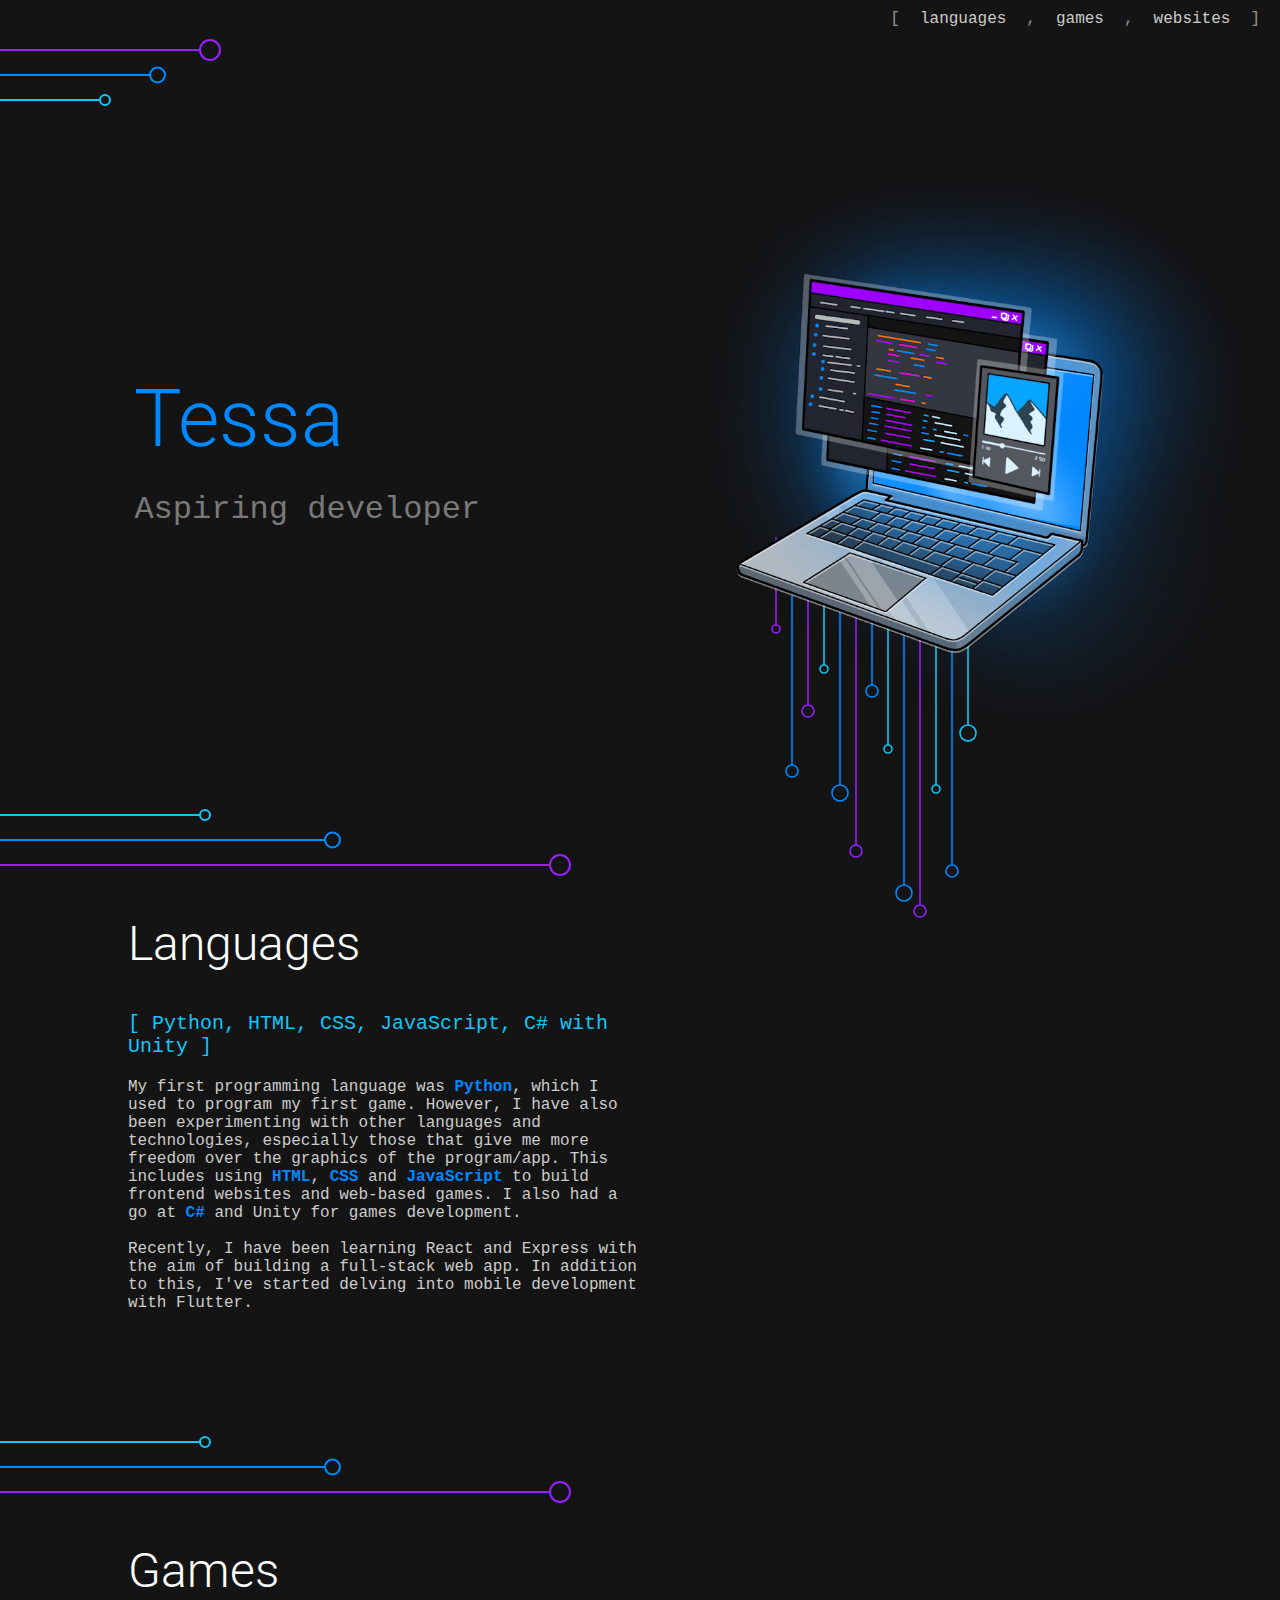
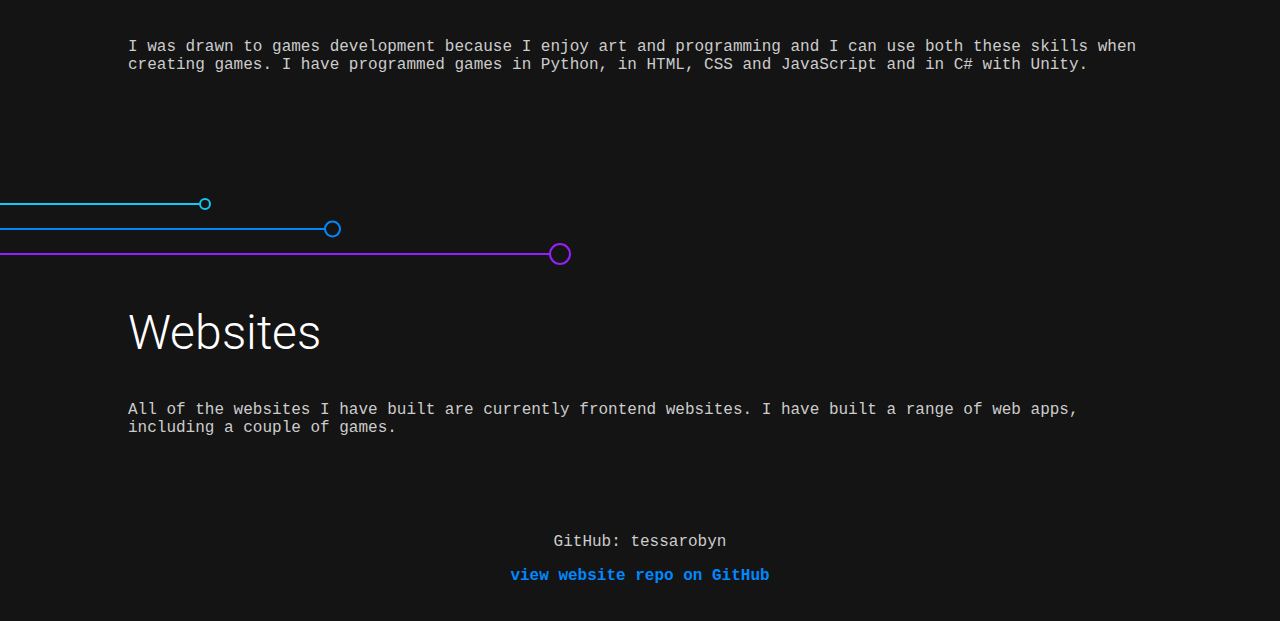
==== index.html @ bd90d40c "Moving cards over into React" ====
<!DOCTYPE html>
<html lang="en">
  <head>
    <meta charset="UTF-8" />
    <meta http-equiv="X-UA-Compatible" content="IE=edge" />
    <meta name="viewport" content="width=device-width, initial-scale=1.0" />
    <link rel="stylesheet" href="./src/styles/style.css" />
    <link rel="stylesheet" href="./src/styles/responsiveStyle.css" />
    <title>Tessa</title>
    <link rel="icon" type="image/x-icon" href="img/laptopOnly.png" />
    <link rel="preconnect" href="https://fonts.googleapis.com" />
    <link rel="preconnect" href="https://fonts.gstatic.com" crossorigin />
    <link
      href="https://fonts.googleapis.com/css2?family=Roboto:wght@100;300;400;500;700;900&display=swap"
      rel="stylesheet"
    />
  </head>
  <body>
    <div class="navbar">
      <ul>
        <li>]</li>
        <li><a href="#websitesSvg">websites</a></li>
        <li>,</li>
        <li><a href="#gamesSvg">games</a></li>
        <li>,</li>
        <li><a href="#languagesSvg">languages</a></li>
        <li>[</li>
      </ul>
    </div>

    <div class="content">
      <svg width="300" height="150">
        <g stroke-width="2" fill="none">
          <g stroke="#961ffd">
            <path d="M0 50 L200 50"></path>
            <circle cx="210" cy="50" r="10"></circle>
          </g>
          <g stroke="#0088ff">
            <path d="M0 75 L150 75"></path>
            <circle cx="157.5" cy="75" r="7.5"></circle>
          </g>
          <g stroke="#11C6F8">
            <path d="M0 100 L100 100"></path>
            <circle cx="105" cy="100" r="5"></circle>
          </g>
        </g>
      </svg>
      <div class="introContainer">
        <div class="titleContainer">
          <div>
            <h1 class="title1">Tessa</h1>
            <h3>Aspiring developer</h3>
          </div>
        </div>
        <div class="laptopContainer">
          <div>
            <img class="laptopImg" src="./src/img/laptop.png" />
            <svg class="laptopSvg" width="300" height="600">
              <g stroke-width="2" fill="none">
                <g id="1" stroke="#961ffd">
                  <path d="M20 90 L20 200"></path>
                  <circle cx="20" cy="205" r="5"></circle>
                </g>
                <g id="1" stroke="#0088ff">
                  <path d="M40 90 L40 375"></path>
                  <circle cx="40" cy="382.5" r="7.5"></circle>
                </g>
                <g id="2" stroke="#961ffd">
                  <path d="M60 90 L60 300"></path>
                  <circle cx="60" cy="307.5" r="7.5"></circle>
                </g>
                <g id="3" stroke="#11C6F8">
                  <path d="M80 90 L80 250"></path>
                  <circle cx="80" cy="255" r="5"></circle>
                </g>
                <g id="4" stroke="#0088ff">
                  <path d="M100 90 L100 400"></path>
                  <circle cx="100" cy="410" r="10"></circle>
                </g>
                <g id="5" stroke="#961ffd">
                  <path d="M120 90 L120 475"></path>
                  <circle cx="120" cy="482.5" r="7.5"></circle>
                </g>
                <g id="6" stroke="#0088ff">
                  <path d="M140 90 L140 275"></path>
                  <circle cx="140" cy="282.5" r="7.5"></circle>
                </g>
                <g id="7" stroke="#11C6F8">
                  <path d="M160 90 L160 350"></path>
                  <circle cx="160" cy="355" r="5"></circle>
                </g>
                <g id="8" stroke="#0088ff">
                  <path d="M180 90 L180 525"></path>
                  <circle cx="180" cy="535" r="10"></circle>
                </g>
                <g id="9" stroke="#961ffd">
                  <path d="M200 90 L200 550"></path>
                  <circle cx="200" cy="557.5" r="7.5"></circle>
                </g>
                <g id="10" stroke="#11C6F8">
                  <path d="M220 90 L220 400"></path>
                  <circle cx="220" cy="405" r="5"></circle>
                </g>
                <g id="11" stroke="#0088ff">
                  <path d="M240 90 L240 500"></path>
                  <circle cx="240" cy="507.5" r="7.5"></circle>
                </g>
                <g id="12" stroke="#11C6F8">
                  <path d="M260 90 L260 325"></path>
                  <circle cx="260" cy="335" r="10"></circle>
                </g>
              </g>
            </svg>
          </div>
        </div>
      </div>
      <div class="languages" id="languages">
        <svg class="languagesSvg" id="languagesSvg" width="600" height="150">
          <g stroke-width="2" fill="none">
            <g stroke="#11C6F8">
              <path d="M0 50 L200 50"></path>
              <circle cx="205" cy="50" r="5"></circle>
            </g>
            <g stroke="#0088ff">
              <path d="M0 75 L325 75"></path>
              <circle cx="332.5" cy="75" r="7.5"></circle>
            </g>
            <g stroke="#961ffd">
              <path d="M0 100 L550 100"></path>
              <circle cx="560" cy="100" r="10"></circle>
            </g>
          </g>
        </svg>
        <h2>Languages</h2>
        <p class="languageList">
          [ Python, HTML, CSS, JavaScript, C# with Unity ]
        </p>
        <p>
          My first programming language was <b class="highlighted">Python</b>,
          which I used to program my first game. However, I have also been
          experimenting with other languages and technologies, especially those
          that give me more freedom over the graphics of the program/app. This
          includes using <b class="highlighted">HTML</b>,
          <b class="highlighted">CSS</b> and
          <b class="highlighted">JavaScript</b> to build frontend websites and
          web-based games. I also had a go at <b class="highlighted">C#</b> and
          Unity for games development.<br /><br />
          Recently, I have been learning React and Express with the aim of
          building a full-stack web app. In addition to this, I've started
          delving into mobile development with Flutter.
        </p>
      </div>
      <div class="games" id="games">
        <svg class="gamesSvg" id="gamesSvg" width="600" height="150">
          <g stroke-width="2" fill="none">
            <g stroke="#11C6F8">
              <path d="M0 50 L200 50"></path>
              <circle cx="205" cy="50" r="5"></circle>
            </g>
            <g stroke="#0088ff">
              <path d="M0 75 L325 75"></path>
              <circle cx="332.5" cy="75" r="7.5"></circle>
            </g>
            <g stroke="#961ffd">
              <path d="M0 100 L550 100"></path>
              <circle cx="560" cy="100" r="10"></circle>
            </g>
          </g>
        </svg>
        <h2>Games</h2>
        <p>
          I was drawn to games development because I enjoy art and programming
          and I can use both these skills when creating games. I have programmed
          games in Python, in HTML, CSS and JavaScript and in C# with Unity.
        </p>
        <div id="gameGridContainer"></div>
      </div>
      <div class="websites" id="websites">
        <svg class="websitesSvg" id="websitesSvg" width="600" height="150">
          <g stroke-width="2" fill="none">
            <g stroke="#11C6F8">
              <path d="M0 50 L200 50"></path>
              <circle cx="205" cy="50" r="5"></circle>
            </g>
            <g stroke="#0088ff">
              <path d="M0 75 L325 75"></path>
              <circle cx="332.5" cy="75" r="7.5"></circle>
            </g>
            <g stroke="#961ffd">
              <path d="M0 100 L550 100"></path>
              <circle cx="560" cy="100" r="10"></circle>
            </g>
          </g>
        </svg>
        <h2>Websites</h2>
        <p>
          All of the websites I have built are currently frontend websites. I
          have built a range of web apps, including a couple of games.
        </p>
        <div id="websiteGridContainer"></div>
      </div>
      <div class="footer">
        <p>GitHub: tessarobyn</p>
        <p>
          <a
            href="https://github.com/tessarobyn/tessarobyn.github.io"
            target="_blank"
            >view website repo on GitHub</a
          >
        </p>
      </div>
    </div>
  </body>
  <footer>
    <script type="module" src="/src/main.jsx"></script>
  </footer>
</html>
---- src/styles/style.css ----
html,
body,
.content {
  width: 100%;
  height: 100%;
  margin: 0;
  font-size: 16px;
  font-family: "Courier New", Courier, monospace;
  background-color: #141414;
  color: #cccccc;
}

.content {
  position: relative;
}

.navbar {
  position: fixed;
  top: 0;
  z-index: 2;
  width: 100%;
}

ul {
  list-style-type: none;
  padding: 10px 10px 10px 10px;
  margin: 0;
  overflow: hidden;
  color: #919191;
  background-color: #141414;
}

li {
  float: right;
  margin: 0px 10px 0px 10px;
  font-size: 1rem;
}

li a {
  text-decoration: none;
  color: #cccccc;
}

li a:hover {
  color: #ffffff;
}

.introContainer {
  display: flex;
  width: 100%;
  height: 100%;
}

.introContainer > div {
  flex: 1;
  display: flex;
  flex-direction: column;
  height: 100%;
  justify-content: center;
}

.titleContainer {
  padding-left: 10%;
}

.laptopContainer {
  align-items: center;
  margin-left: -10%;
}

h1 {
  font-family: roboto, sans-serif;
  font-size: 5rem;
  margin: 1%;
}

.title1 {
  color: #0088ff;
  font-weight: 300;
  margin-bottom: 4%;
}

.title2 {
  color: #0088ff;
  font-weight: 500;
}

h3 {
  font-size: 2rem;
  font-weight: 400;
  margin: 1%;
  color: #7a7a7a;
}

.laptopImg {
  width: 100%;
  position: relative;
  z-index: 1;
}

svg {
  left: 0;
  position: absolute;
}

.laptopSvg {
  top: 55%;
  left: 60%;
}

.languages,
.games,
.websites {
  margin-left: 10%;
  margin-right: 10%;
  padding-bottom: 5%;
}

.languages {
  margin-top: -25px;
  width: 40%;
}

.games,
.websites {
  margin-top: 150px;
}

.languagesSvg,
.gamesSvg,
.websitesSvg {
  margin-top: -150px;
}

.languages > h2,
.games > h2,
.websites > h2 {
  font-family: Roboto, sans-serif;
  font-size: 3rem;
  font-weight: 300;
  color: #ffffff;
}

.languageList {
  font-size: 1.25rem;
  color: #11c6f8;
}

.highlighted {
  color: #0088ff;
}

.projectsGrid {
  margin-top: 40px;
  display: grid;
  grid-template-columns: repeat(3, 1fr);
  column-gap: 30px;
  row-gap: 30px;
}

.projectsGrid > div {
  background-color: #1b1b1b;
  padding: 20px;
  border-radius: 20px;
  border: 2px solid #4b4a4a;
  transition: background-color 1s;
}

.projectsGrid > div:hover {
  background-color: #212121;
}

h4 {
  font-family: Roboto, sans-serif;
  font-size: 1.75rem;
  margin-top: 0.75rem;
  font-weight: 400;
  color: #ffffff;
}

.deviceTag {
  margin: 0 0.4rem 0 0;
  display: inline-block;
  background-color: #0088ff44;
  color: #d6e3ee;
  width: fit-content;
  padding: 0.2rem 0.5rem;
  border-radius: 3rem;
}

p a {
  text-decoration: none;
  font-weight: bold;
  color: #0088ff;
}

p a:hover {
  text-decoration: underline;
}

button {
  display: block;
  font-family: "Courier New", Courier, monospace;
  font-size: 1rem;
  font-weight: bold;
  background-color: #ffffff00;
  color: #cccccc;
  text-decoration: none;
  font-weight: bold;
  color: #0088ff;
  border-style: none;
  padding: 0.75rem 0;
}

button:hover {
  text-decoration: underline;
}

.footer {
  text-align: center;
  padding-bottom: 20px;
}
---- src/styles/responsiveStyle.css ----
@media screen and (min-width: 1660px) {
  html,
  body {
    font-size: 18px;
  }
  .laptopSvg {
    top: 62.5%;
    left: 65%;
    transform: scale(1.4);
    -webkit-transform: scale(1.4);
    -moz-transform: scale(1.4);
    -ms-transform: scale(1.4);
    -o-transform: scale(1.4);
  }
}

@media screen and (max-width: 1285px) {
  .laptopSvg {
    top: 45%;
    left: 57%;
    transform: scale(0.8);
    -webkit-transform: scale(0.8);
    -moz-transform: scale(0.8);
    -ms-transform: scale(0.8);
    -o-transform: scale(0.8);
  }
}

@media screen and (max-width: 1000px) {
  html,
  body {
    font-size: 14px;
  }
}

@media screen and (max-width: 960px) {
  .laptopSvg {
    top: 40%;
    left: 55%;
    transform: scale(0.7);
    -webkit-transform: scale(0.7);
    -moz-transform: scale(0.7);
    -ms-transform: scale(0.7);
    -o-transform: scale(0.7);
  }

  .projectsGrid {
    grid-template-columns: repeat(2, 1fr);
  }
}

@media screen and (max-width: 840px) {
  .introContainer {
    display: block;
  }

  .laptopContainer {
    max-width: 0px;
    max-height: 0px;
  }

  .laptopContainer > * {
    display: none;
  }

  .languages {
    width: 80%;
  }
}

@media screen and (max-width: 625px) {
  .content {
    overflow-x: hidden;
  }
}

@media screen and (max-width: 550px) {
  .projectsGrid {
    grid-template-columns: repeat(1, 1fr);
  }
}

@media screen and (max-width: 400px) {
  html,
  body {
    font-size: 12px;
  }
}

@media screen and (max-width: 300px) {
  html,
  body {
    font-size: 10px;
  }

  li {
    font-size: 0.75rem;
  }
}
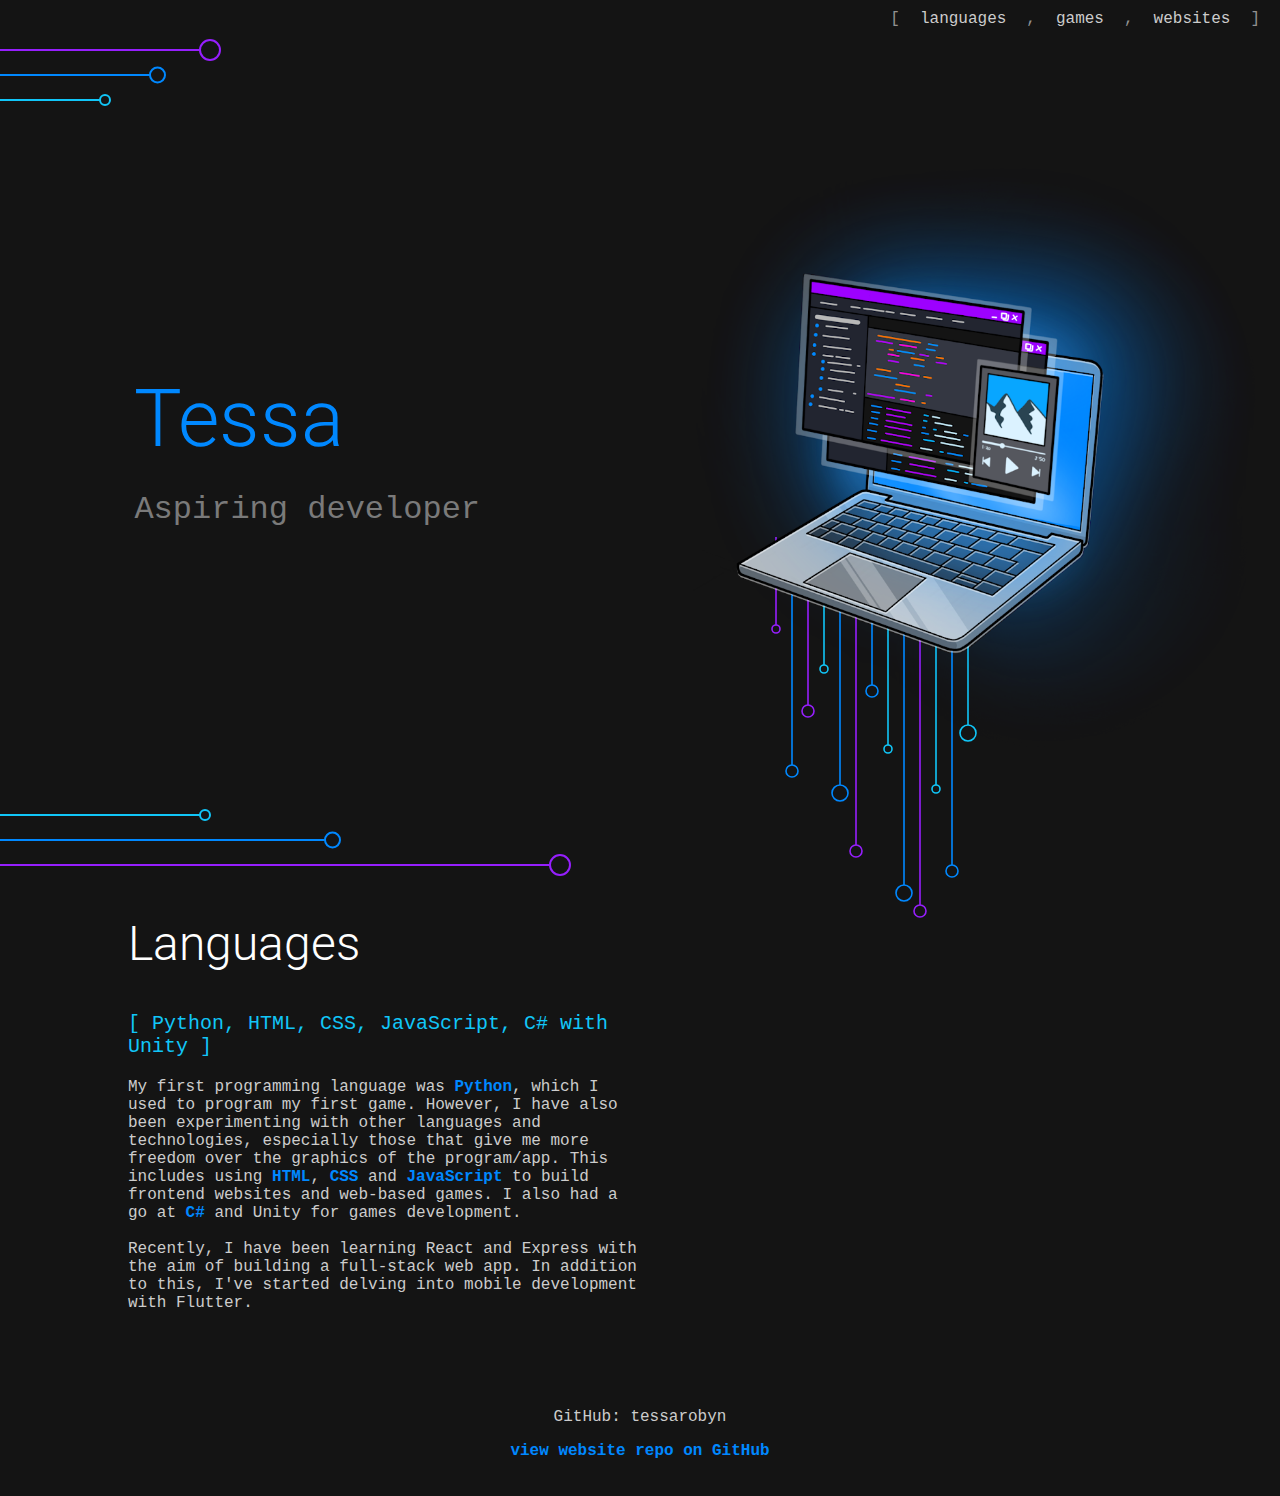
==== commit fab46406: "Completely refactored structure of app" ====
--- a/index.html
+++ b/index.html
@@ -16,7 +16,7 @@
     />
   </head>
   <body>
-    <div class="navbar">
+    <div id="navbar" class="navbar">
       <ul>
         <li>]</li>
         <li><a href="#websitesSvg">websites</a></li>
@@ -28,7 +28,7 @@
       </ul>
     </div>
 
-    <div class="content">
+    <div id="content" class="content">
       <svg width="300" height="150">
         <g stroke-width="2" fill="none">
           <g stroke="#961ffd">
@@ -150,55 +150,7 @@
           delving into mobile development with Flutter.
         </p>
       </div>
-      <div class="games" id="games">
-        <svg class="gamesSvg" id="gamesSvg" width="600" height="150">
-          <g stroke-width="2" fill="none">
-            <g stroke="#11C6F8">
-              <path d="M0 50 L200 50"></path>
-              <circle cx="205" cy="50" r="5"></circle>
-            </g>
-            <g stroke="#0088ff">
-              <path d="M0 75 L325 75"></path>
-              <circle cx="332.5" cy="75" r="7.5"></circle>
-            </g>
-            <g stroke="#961ffd">
-              <path d="M0 100 L550 100"></path>
-              <circle cx="560" cy="100" r="10"></circle>
-            </g>
-          </g>
-        </svg>
-        <h2>Games</h2>
-        <p>
-          I was drawn to games development because I enjoy art and programming
-          and I can use both these skills when creating games. I have programmed
-          games in Python, in HTML, CSS and JavaScript and in C# with Unity.
-        </p>
-        <div id="gameGridContainer"></div>
-      </div>
-      <div class="websites" id="websites">
-        <svg class="websitesSvg" id="websitesSvg" width="600" height="150">
-          <g stroke-width="2" fill="none">
-            <g stroke="#11C6F8">
-              <path d="M0 50 L200 50"></path>
-              <circle cx="205" cy="50" r="5"></circle>
-            </g>
-            <g stroke="#0088ff">
-              <path d="M0 75 L325 75"></path>
-              <circle cx="332.5" cy="75" r="7.5"></circle>
-            </g>
-            <g stroke="#961ffd">
-              <path d="M0 100 L550 100"></path>
-              <circle cx="560" cy="100" r="10"></circle>
-            </g>
-          </g>
-        </svg>
-        <h2>Websites</h2>
-        <p>
-          All of the websites I have built are currently frontend websites. I
-          have built a range of web apps, including a couple of games.
-        </p>
-        <div id="websiteGridContainer"></div>
-      </div>
+      <div id="projectsContainer"></div>
       <div class="footer">
         <p>GitHub: tessarobyn</p>
         <p>
--- a/src/styles/style.css
+++ b/src/styles/style.css
@@ -17,7 +17,7 @@
 .navbar {
   position: fixed;
   top: 0;
-  z-index: 2;
+  z-index: 3;
   width: 100%;
 }
 
@@ -159,15 +159,15 @@
 }
 
 .projectsGrid > div {
-  background-color: #1b1b1b;
+  background-color: #17171a;
   padding: 20px;
   border-radius: 20px;
-  border: 2px solid #4b4a4a;
+  border: 2px solid #3f3f49;
   transition: background-color 1s;
 }
 
 .projectsGrid > div:hover {
-  background-color: #212121;
+  background-color: #242429;
 }
 
 h4 {
@@ -216,6 +216,41 @@
   text-decoration: underline;
 }
 
+.modal {
+  width: 100%;
+  margin: 5rem;
+  height: 1000px;
+  padding: 20px;
+  background-color: #17171a;
+  border: 2px solid #3f3f49;
+  border-radius: 20px;
+  position: relative;
+  z-index: 3;
+}
+
+.modalContainer {
+  position: absolute;
+  z-index: 2;
+  width: 100%;
+  min-height: 100%;
+  height: max-content;
+  background-color: #141414;
+  display: none;
+}
+
+.modalBg {
+  position: fixed;
+  width: 100%;
+  min-height: 100%;
+  background-color: #141414;
+  display: none;
+}
+.show {
+  display: flex;
+  justify-content: center;
+  align-items: center;
+}
+
 .footer {
   text-align: center;
   padding-bottom: 20px;
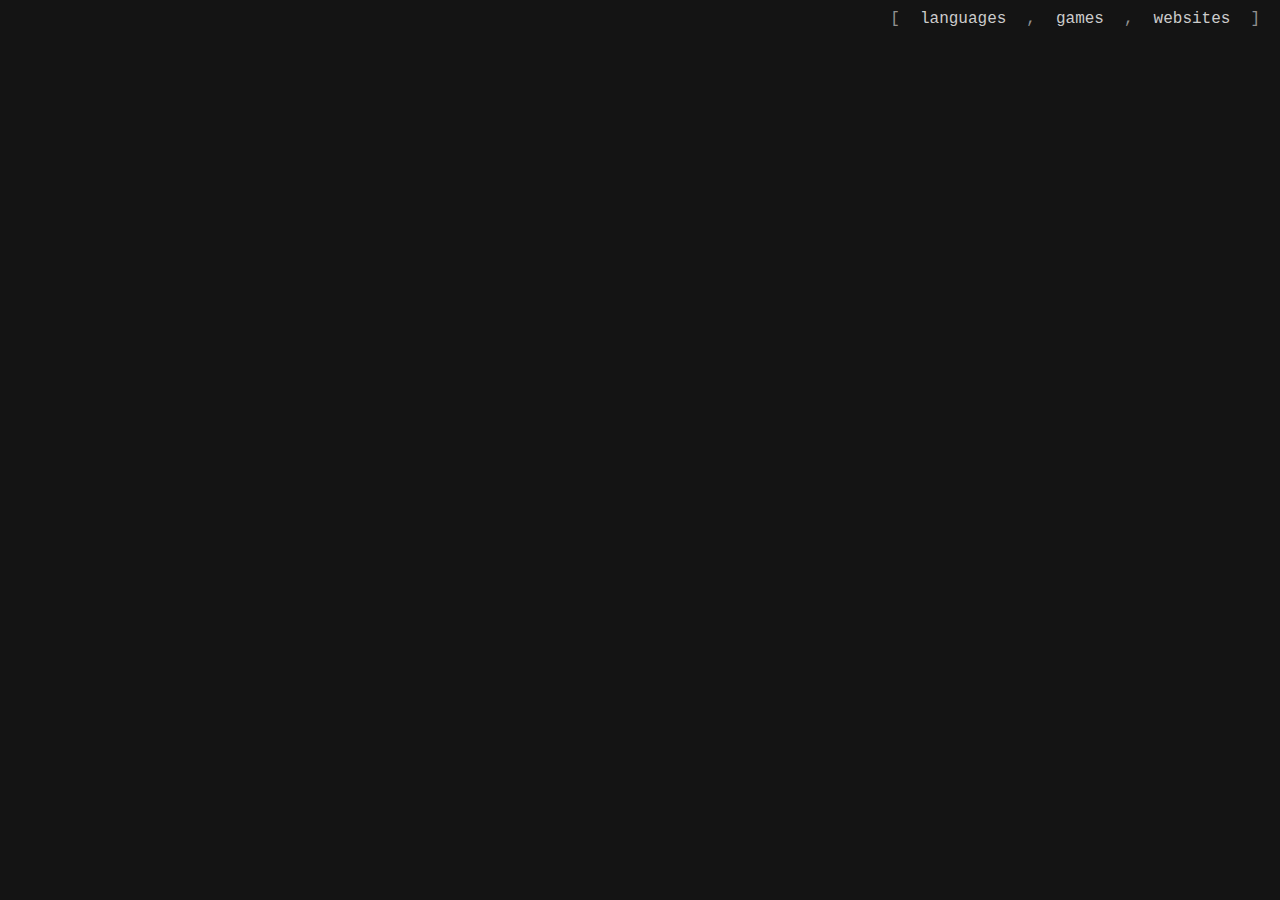
==== commit 5e3b87ef: "Added dynamic routing" ====
--- a/index.html
+++ b/index.html
@@ -27,141 +27,7 @@
         <li>[</li>
       </ul>
     </div>
-
-    <div id="content" class="content">
-      <svg width="300" height="150">
-        <g stroke-width="2" fill="none">
-          <g stroke="#961ffd">
-            <path d="M0 50 L200 50"></path>
-            <circle cx="210" cy="50" r="10"></circle>
-          </g>
-          <g stroke="#0088ff">
-            <path d="M0 75 L150 75"></path>
-            <circle cx="157.5" cy="75" r="7.5"></circle>
-          </g>
-          <g stroke="#11C6F8">
-            <path d="M0 100 L100 100"></path>
-            <circle cx="105" cy="100" r="5"></circle>
-          </g>
-        </g>
-      </svg>
-      <div class="introContainer">
-        <div class="titleContainer">
-          <div>
-            <h1 class="title1">Tessa</h1>
-            <h3>Aspiring developer</h3>
-          </div>
-        </div>
-        <div class="laptopContainer">
-          <div>
-            <img class="laptopImg" src="./src/img/laptop.png" />
-            <svg class="laptopSvg" width="300" height="600">
-              <g stroke-width="2" fill="none">
-                <g id="1" stroke="#961ffd">
-                  <path d="M20 90 L20 200"></path>
-                  <circle cx="20" cy="205" r="5"></circle>
-                </g>
-                <g id="1" stroke="#0088ff">
-                  <path d="M40 90 L40 375"></path>
-                  <circle cx="40" cy="382.5" r="7.5"></circle>
-                </g>
-                <g id="2" stroke="#961ffd">
-                  <path d="M60 90 L60 300"></path>
-                  <circle cx="60" cy="307.5" r="7.5"></circle>
-                </g>
-                <g id="3" stroke="#11C6F8">
-                  <path d="M80 90 L80 250"></path>
-                  <circle cx="80" cy="255" r="5"></circle>
-                </g>
-                <g id="4" stroke="#0088ff">
-                  <path d="M100 90 L100 400"></path>
-                  <circle cx="100" cy="410" r="10"></circle>
-                </g>
-                <g id="5" stroke="#961ffd">
-                  <path d="M120 90 L120 475"></path>
-                  <circle cx="120" cy="482.5" r="7.5"></circle>
-                </g>
-                <g id="6" stroke="#0088ff">
-                  <path d="M140 90 L140 275"></path>
-                  <circle cx="140" cy="282.5" r="7.5"></circle>
-                </g>
-                <g id="7" stroke="#11C6F8">
-                  <path d="M160 90 L160 350"></path>
-                  <circle cx="160" cy="355" r="5"></circle>
-                </g>
-                <g id="8" stroke="#0088ff">
-                  <path d="M180 90 L180 525"></path>
-                  <circle cx="180" cy="535" r="10"></circle>
-                </g>
-                <g id="9" stroke="#961ffd">
-                  <path d="M200 90 L200 550"></path>
-                  <circle cx="200" cy="557.5" r="7.5"></circle>
-                </g>
-                <g id="10" stroke="#11C6F8">
-                  <path d="M220 90 L220 400"></path>
-                  <circle cx="220" cy="405" r="5"></circle>
-                </g>
-                <g id="11" stroke="#0088ff">
-                  <path d="M240 90 L240 500"></path>
-                  <circle cx="240" cy="507.5" r="7.5"></circle>
-                </g>
-                <g id="12" stroke="#11C6F8">
-                  <path d="M260 90 L260 325"></path>
-                  <circle cx="260" cy="335" r="10"></circle>
-                </g>
-              </g>
-            </svg>
-          </div>
-        </div>
-      </div>
-      <div class="languages" id="languages">
-        <svg class="languagesSvg" id="languagesSvg" width="600" height="150">
-          <g stroke-width="2" fill="none">
-            <g stroke="#11C6F8">
-              <path d="M0 50 L200 50"></path>
-              <circle cx="205" cy="50" r="5"></circle>
-            </g>
-            <g stroke="#0088ff">
-              <path d="M0 75 L325 75"></path>
-              <circle cx="332.5" cy="75" r="7.5"></circle>
-            </g>
-            <g stroke="#961ffd">
-              <path d="M0 100 L550 100"></path>
-              <circle cx="560" cy="100" r="10"></circle>
-            </g>
-          </g>
-        </svg>
-        <h2>Languages</h2>
-        <p class="languageList">
-          [ Python, HTML, CSS, JavaScript, C# with Unity ]
-        </p>
-        <p>
-          My first programming language was <b class="highlighted">Python</b>,
-          which I used to program my first game. However, I have also been
-          experimenting with other languages and technologies, especially those
-          that give me more freedom over the graphics of the program/app. This
-          includes using <b class="highlighted">HTML</b>,
-          <b class="highlighted">CSS</b> and
-          <b class="highlighted">JavaScript</b> to build frontend websites and
-          web-based games. I also had a go at <b class="highlighted">C#</b> and
-          Unity for games development.<br /><br />
-          Recently, I have been learning React and Express with the aim of
-          building a full-stack web app. In addition to this, I've started
-          delving into mobile development with Flutter.
-        </p>
-      </div>
-      <div id="projectsContainer"></div>
-      <div class="footer">
-        <p>GitHub: tessarobyn</p>
-        <p>
-          <a
-            href="https://github.com/tessarobyn/tessarobyn.github.io"
-            target="_blank"
-            >view website repo on GitHub</a
-          >
-        </p>
-      </div>
-    </div>
+    <div class="content" id="content"></div>
   </body>
   <footer>
     <script type="module" src="/src/main.jsx"></script>
--- a/src/styles/style.css
+++ b/src/styles/style.css
@@ -158,16 +158,16 @@
   row-gap: 30px;
 }
 
+.link {
+  color: inherit;
+  text-decoration: inherit;
+}
+
 .projectsGrid > div {
   background-color: #17171a;
   padding: 20px;
   border-radius: 20px;
   border: 2px solid #3f3f49;
-  transition: background-color 1s;
-}
-
-.projectsGrid > div:hover {
-  background-color: #242429;
 }
 
 h4 {
@@ -201,7 +201,7 @@
 button {
   display: block;
   font-family: "Courier New", Courier, monospace;
-  font-size: 1rem;
+  font-size: 16px;
   font-weight: bold;
   background-color: #ffffff00;
   color: #cccccc;
@@ -216,41 +216,6 @@
   text-decoration: underline;
 }
 
-.modal {
-  width: 100%;
-  margin: 5rem;
-  height: 1000px;
-  padding: 20px;
-  background-color: #17171a;
-  border: 2px solid #3f3f49;
-  border-radius: 20px;
-  position: relative;
-  z-index: 3;
-}
-
-.modalContainer {
-  position: absolute;
-  z-index: 2;
-  width: 100%;
-  min-height: 100%;
-  height: max-content;
-  background-color: #141414;
-  display: none;
-}
-
-.modalBg {
-  position: fixed;
-  width: 100%;
-  min-height: 100%;
-  background-color: #141414;
-  display: none;
-}
-.show {
-  display: flex;
-  justify-content: center;
-  align-items: center;
-}
-
 .footer {
   text-align: center;
   padding-bottom: 20px;
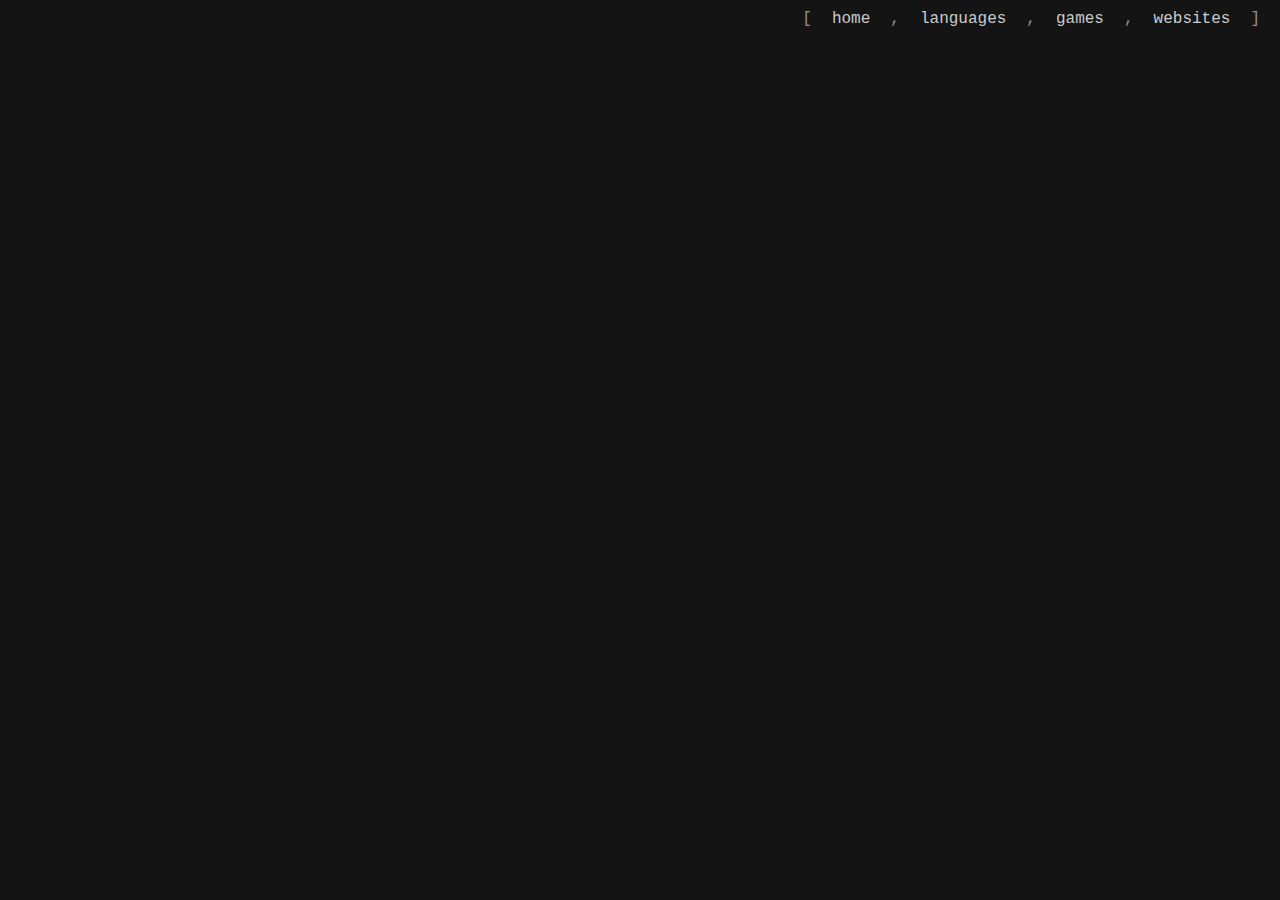
==== commit cce9bcd3: "Added basic project pages" ====
--- a/index.html
+++ b/index.html
@@ -4,7 +4,7 @@
     <meta charset="UTF-8" />
     <meta http-equiv="X-UA-Compatible" content="IE=edge" />
     <meta name="viewport" content="width=device-width, initial-scale=1.0" />
-    <link rel="stylesheet" href="./src/styles/style.css" />
+    <link rel="stylesheet" href="./src/styles/mainStyle.css" />
     <link rel="stylesheet" href="./src/styles/responsiveStyle.css" />
     <title>Tessa</title>
     <link rel="icon" type="image/x-icon" href="img/laptopOnly.png" />
@@ -19,11 +19,13 @@
     <div id="navbar" class="navbar">
       <ul>
         <li>]</li>
-        <li><a href="#websitesSvg">websites</a></li>
+        <li><a href="/#websitesSvg">websites</a></li>
         <li>,</li>
-        <li><a href="#gamesSvg">games</a></li>
+        <li><a href="/#gamesSvg">games</a></li>
         <li>,</li>
-        <li><a href="#languagesSvg">languages</a></li>
+        <li><a href="/#languagesSvg">languages</a></li>
+        <li>,</li>
+        <li><a href="/">home</a></li>
         <li>[</li>
       </ul>
     </div>
--- a/src/styles/mainStyle.css
+++ b/src/styles/mainStyle.css
@@ -0,0 +1,222 @@
+html,
+body,
+.content {
+  width: 100%;
+  height: 100%;
+  margin: 0;
+  font-size: 16px;
+  font-family: "Courier New", Courier, monospace;
+  background-color: #141414;
+  color: #cccccc;
+}
+
+.content {
+  position: relative;
+}
+
+.navbar {
+  position: fixed;
+  top: 0;
+  z-index: 3;
+  width: 100%;
+}
+
+ul {
+  list-style-type: none;
+  padding: 10px 10px 10px 10px;
+  margin: 0;
+  overflow: hidden;
+  color: #919191;
+  background-color: #141414;
+}
+
+li {
+  float: right;
+  margin: 0px 10px 0px 10px;
+  font-size: 1rem;
+}
+
+li a {
+  text-decoration: none;
+  color: #cccccc;
+}
+
+li a:hover {
+  color: #ffffff;
+}
+
+.introContainer {
+  display: flex;
+  width: 100%;
+  height: 100%;
+}
+
+.introContainer > div {
+  flex: 1;
+  display: flex;
+  flex-direction: column;
+  height: 100%;
+  justify-content: center;
+}
+
+.titleContainer {
+  padding-left: 10%;
+}
+
+.laptopContainer {
+  align-items: center;
+  margin-left: -10%;
+}
+
+h1 {
+  font-family: roboto, sans-serif;
+  font-size: 5rem;
+  margin: 1%;
+}
+
+.title1 {
+  color: #0088ff;
+  font-weight: 300;
+  margin-bottom: 4%;
+}
+
+.title2 {
+  color: #0088ff;
+  font-weight: 500;
+}
+
+h3 {
+  font-size: 2rem;
+  font-weight: 400;
+  margin: 1%;
+  color: #7a7a7a;
+}
+
+.laptopImg {
+  width: 100%;
+  position: relative;
+  z-index: 1;
+}
+
+svg {
+  left: 0;
+  position: absolute;
+}
+
+.laptopSvg {
+  top: 55%;
+  left: 60%;
+}
+
+.languages,
+.games,
+.websites {
+  margin-left: 10%;
+  margin-right: 10%;
+  padding-bottom: 5%;
+}
+
+.languages {
+  margin-top: -25px;
+  width: 40%;
+}
+
+.games,
+.websites {
+  margin-top: 150px;
+}
+
+.languagesSvg,
+.gamesSvg,
+.websitesSvg {
+  margin-top: -150px;
+}
+
+.languages > h2,
+.games > h2,
+.websites > h2 {
+  font-family: Roboto, sans-serif;
+  font-size: 3rem;
+  font-weight: 300;
+  color: #ffffff;
+}
+
+.languageList {
+  font-size: 1.25rem;
+  color: #11c6f8;
+}
+
+.highlighted {
+  color: #0088ff;
+}
+
+.projectsGrid {
+  margin-top: 40px;
+  display: grid;
+  grid-template-columns: repeat(3, 1fr);
+  column-gap: 30px;
+  row-gap: 30px;
+}
+
+.link {
+  color: inherit;
+  text-decoration: inherit;
+}
+
+.projectsGrid > div {
+  background-color: #17171a;
+  padding: 20px;
+  border-radius: 20px;
+  border: 2px solid #3f3f49;
+}
+
+h4 {
+  font-family: Roboto, sans-serif;
+  font-size: 1.75rem;
+  margin-top: 0.75rem;
+  font-weight: 400;
+  color: #ffffff;
+}
+
+.deviceTag {
+  margin: 0 0.4rem 0 0;
+  display: inline-block;
+  background-color: #0088ff44;
+  color: #d6e3ee;
+  width: fit-content;
+  padding: 0.2rem 0.5rem;
+  border-radius: 3rem;
+}
+
+p a {
+  text-decoration: none;
+  font-weight: bold;
+  color: #0088ff;
+}
+
+p a:hover {
+  text-decoration: underline;
+}
+
+button {
+  display: block;
+  font-family: "Courier New", Courier, monospace;
+  font-size: 16px;
+  font-weight: bold;
+  background-color: #ffffff00;
+  color: #cccccc;
+  text-decoration: none;
+  font-weight: bold;
+  color: #0088ff;
+  border-style: none;
+  padding: 0.75rem 0;
+}
+
+button:hover {
+  text-decoration: underline;
+}
+
+.footer {
+  text-align: center;
+  padding-bottom: 20px;
+}
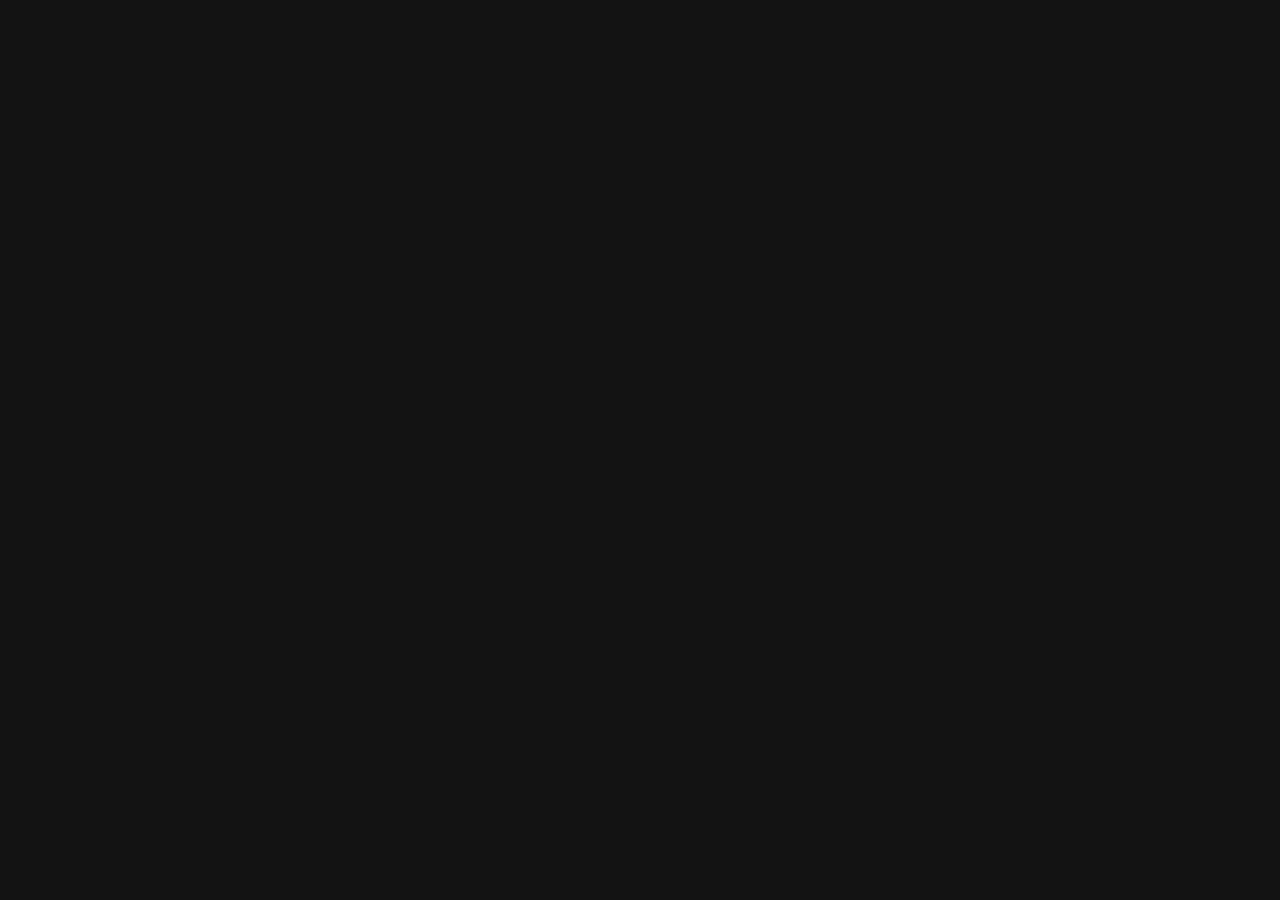
==== commit a589b1fe: "Fixed navigation to id with hashlink" ====
--- a/index.html
+++ b/index.html
@@ -16,19 +16,6 @@
     />
   </head>
   <body>
-    <div id="navbar" class="navbar">
-      <ul>
-        <li>]</li>
-        <li><a href="/#websitesSvg">websites</a></li>
-        <li>,</li>
-        <li><a href="/#gamesSvg">games</a></li>
-        <li>,</li>
-        <li><a href="/#languagesSvg">languages</a></li>
-        <li>,</li>
-        <li><a href="/">home</a></li>
-        <li>[</li>
-      </ul>
-    </div>
     <div class="content" id="content"></div>
   </body>
   <footer>
--- a/src/styles/mainStyle.css
+++ b/src/styles/mainStyle.css
@@ -6,7 +6,7 @@
   margin: 0;
   font-size: 16px;
   font-family: "Courier New", Courier, monospace;
-  background-color: #141414;
+  background-color: #131314;
   color: #cccccc;
 }
 
@@ -27,7 +27,7 @@
   margin: 0;
   overflow: hidden;
   color: #919191;
-  background-color: #141414;
+  background-color: #131314;
 }
 
 li {
@@ -76,13 +76,7 @@
 
 .title1 {
   color: #0088ff;
-  font-weight: 300;
   margin-bottom: 4%;
-}
-
-.title2 {
-  color: #0088ff;
-  font-weight: 500;
 }
 
 h3 {
@@ -137,8 +131,7 @@
 .websites > h2 {
   font-family: Roboto, sans-serif;
   font-size: 3rem;
-  font-weight: 300;
-  color: #ffffff;
+  color: #cccccc;
 }
 
 .languageList {
@@ -147,7 +140,7 @@
 }
 
 .highlighted {
-  color: #0088ff;
+  color: #11c6f8;
 }
 
 .projectsGrid {
--- a/src/styles/responsiveStyle.css
+++ b/src/styles/responsiveStyle.css
@@ -23,6 +23,12 @@
     -moz-transform: scale(0.8);
     -ms-transform: scale(0.8);
     -o-transform: scale(0.8);
+  }
+}
+
+@media screen and (max-width: 1100px) {
+  .projectContent {
+    flex-direction: column;
   }
 }
 
